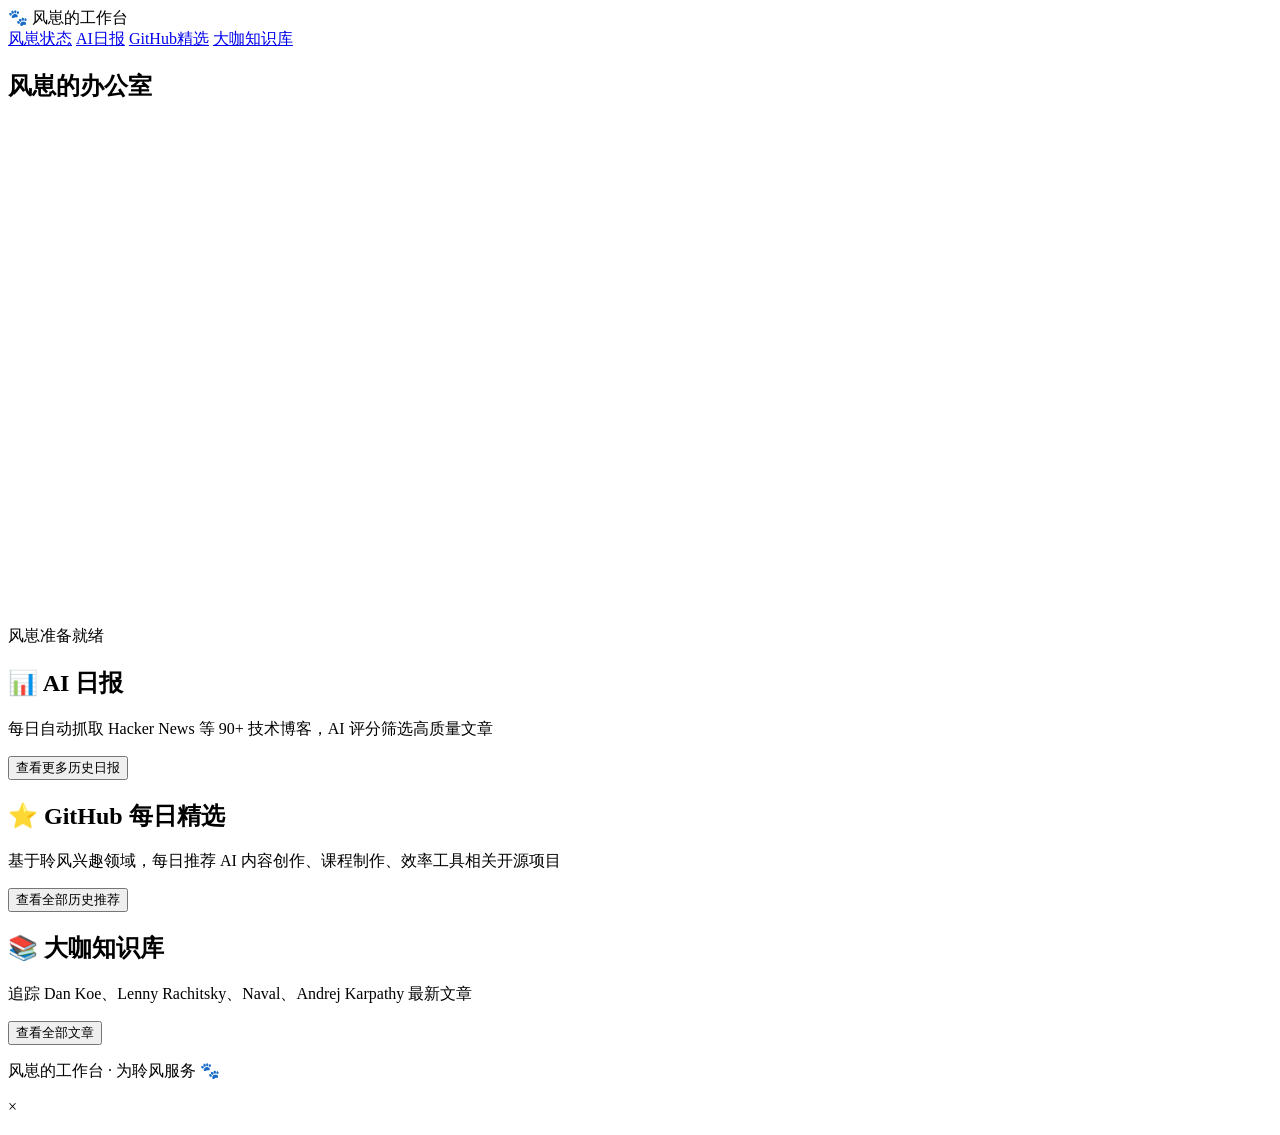
==== index.html @ 1c1cd6de "🎉 风崽工作台初始框架" ====
<!DOCTYPE html>
<html lang="zh-CN">
<head>
    <meta charset="UTF-8">
    <meta name="viewport" content="width=device-width, initial-scale=1.0">
    <title>风崽的工作台</title>
    <link rel="stylesheet" href="css/style.css">
</head>
<body>
    <!-- 顶部导航 -->
    <header class="header">
        <div class="logo">🐾 风崽的工作台</div>
        <nav class="nav">
            <a href="#office">风崽状态</a>
            <a href="#ai-daily">AI日报</a>
            <a href="#github">GitHub精选</a>
            <a href="#knowledge">大咖知识库</a>
        </nav>
    </header>

    <!-- 主内容区 -->
    <main class="main">
        <!-- 风崽的办公室 -->
        <section id="office" class="section">
            <h2 class="section-title">风崽的办公室</h2>
            <div class="office-container">
                <div id="pixel-office">
                    <canvas id="office-canvas" width="800" height="500"></canvas>
                    <div id="status-bubble" class="bubble"></div>
                </div>
                <div class="status-bar">
                    <span id="current-status">风崽准备就绪</span>
                    <span id="current-time"></span>
                </div>
            </div>
        </section>

        <!-- AI 日报 -->
        <section id="ai-daily" class="section">
            <h2 class="section-title">📊 AI 日报</h2>
            <p class="section-desc">每日自动抓取 Hacker News 等 90+ 技术博客，AI 评分筛选高质量文章</p>
            <div class="content-grid" id="ai-daily-content">
                <!-- 动态加载今日内容 -->
            </div>
            <button class="btn-more" onclick="showMore('ai-daily')">查看更多历史日报</button>
        </section>

        <!-- GitHub 每日精选 -->
        <section id="github" class="section">
            <h2 class="section-title">⭐ GitHub 每日精选</h2>
            <p class="section-desc">基于聆风兴趣领域，每日推荐 AI 内容创作、课程制作、效率工具相关开源项目</p>
            <div class="content-grid" id="github-content">
                <!-- 动态加载今日内容 -->
            </div>
            <button class="btn-more" onclick="showMore('github')">查看全部历史推荐</button>
        </section>

        <!-- 大咖知识库 -->
        <section id="knowledge" class="section">
            <h2 class="section-title">📚 大咖知识库</h2>
            <p class="section-desc">追踪 Dan Koe、Lenny Rachitsky、Naval、Andrej Karpathy 最新文章</p>
            <div class="content-grid" id="knowledge-content">
                <!-- 动态加载最新文章 -->
            </div>
            <button class="btn-more" onclick="showMore('knowledge')">查看全部文章</button>
        </section>
    </main>

    <!-- 页脚 -->
    <footer class="footer">
        <p>风崽的工作台 · 为聆风服务 🐾</p>
    </footer>

    <!-- 更多内容弹窗 -->
    <div id="modal" class="modal">
        <div class="modal-content">
            <span class="close" onclick="closeModal()">&times;</span>
            <h3 id="modal-title"></h3>
            <div id="modal-body"></div>
        </div>
    </div>

    <script src="js/office.js"></script>
    <script src="js/content.js"></script>
</body>
</html>
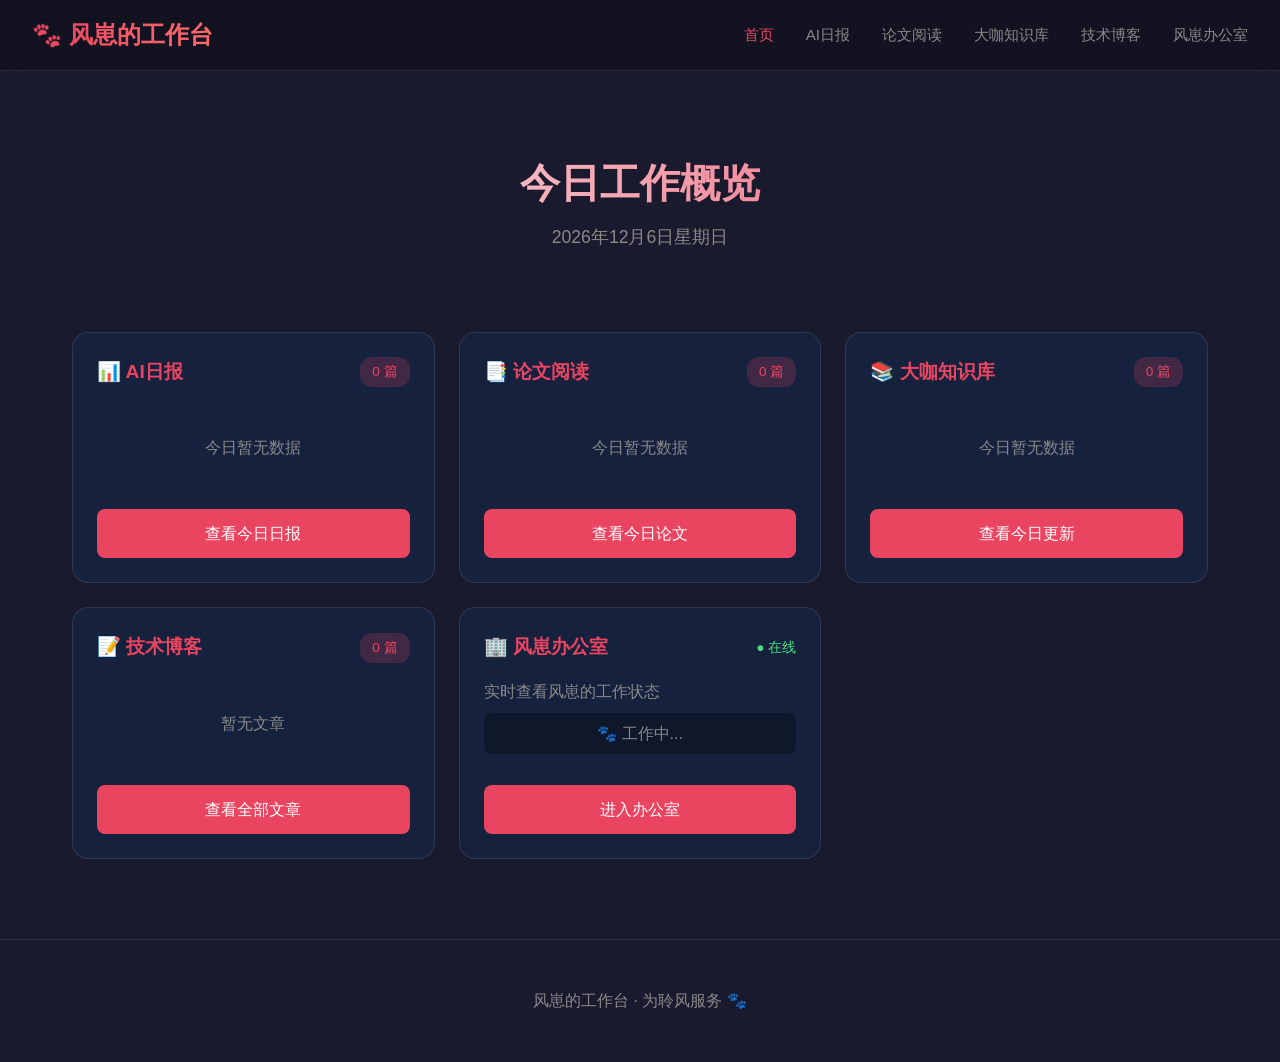
==== commit ff45fe3f: "✨ 风崽工作台 v1.0 - 完整网站架构" ====
--- a/index.html
+++ b/index.html
@@ -11,76 +11,92 @@
     <header class="header">
         <div class="logo">🐾 风崽的工作台</div>
         <nav class="nav">
-            <a href="#office">风崽状态</a>
-            <a href="#ai-daily">AI日报</a>
-            <a href="#github">GitHub精选</a>
-            <a href="#knowledge">大咖知识库</a>
+            <a href="index.html" class="active">首页</a>
+            <a href="pages/ai-daily.html">AI日报</a>
+            <a href="pages/papers.html">论文阅读</a>
+            <a href="pages/knowledge.html">大咖知识库</a>
+            <a href="pages/blog.html">技术博客</a>
+            <a href="pages/office.html">风崽办公室</a>
         </nav>
     </header>
 
-    <!-- 主内容区 -->
+    <!-- 主内容 -->
     <main class="main">
-        <!-- 风崽的办公室 -->
-        <section id="office" class="section">
-            <h2 class="section-title">风崽的办公室</h2>
-            <div class="office-container">
-                <div id="pixel-office">
-                    <canvas id="office-canvas" width="800" height="500"></canvas>
-                    <div id="status-bubble" class="bubble"></div>
-                </div>
-                <div class="status-bar">
-                    <span id="current-status">风崽准备就绪</span>
-                    <span id="current-time"></span>
-                </div>
-            </div>
+        <!-- 今日概览 -->
+        <section class="hero">
+            <h1>今日工作概览</h1>
+            <p class="date" id="current-date"></p>
         </section>
 
-        <!-- AI 日报 -->
-        <section id="ai-daily" class="section">
-            <h2 class="section-title">📊 AI 日报</h2>
-            <p class="section-desc">每日自动抓取 Hacker News 等 90+ 技术博客，AI 评分筛选高质量文章</p>
-            <div class="content-grid" id="ai-daily-content">
-                <!-- 动态加载今日内容 -->
-            </div>
-            <button class="btn-more" onclick="showMore('ai-daily')">查看更多历史日报</button>
-        </section>
+        <!-- 今日更新板块 -->
+        <div class="dashboard">
+            <!-- AI日报 -->
+            <section class="card">
+                <div class="card-header">
+                    <h2>📊 AI日报</h2>
+                    <span class="badge" id="ai-daily-count">0 篇</span>
+                </div>
+                <div class="card-body" id="ai-daily-preview">
+                    <p class="loading">加载中...</p>
+                </div>
+                <a href="pages/ai-daily.html" class="btn-primary">查看今日日报</a>
+            </section>
 
-        <!-- GitHub 每日精选 -->
-        <section id="github" class="section">
-            <h2 class="section-title">⭐ GitHub 每日精选</h2>
-            <p class="section-desc">基于聆风兴趣领域，每日推荐 AI 内容创作、课程制作、效率工具相关开源项目</p>
-            <div class="content-grid" id="github-content">
-                <!-- 动态加载今日内容 -->
-            </div>
-            <button class="btn-more" onclick="showMore('github')">查看全部历史推荐</button>
-        </section>
+            <!-- 论文阅读 -->
+            <section class="card">
+                <div class="card-header">
+                    <h2>📑 论文阅读</h2>
+                    <span class="badge" id="papers-count">0 篇</span>
+                </div>
+                <div class="card-body" id="papers-preview">
+                    <p class="loading">加载中...</p>
+                </div>
+                <a href="pages/papers.html" class="btn-primary">查看今日论文</a>
+            </section>
 
-        <!-- 大咖知识库 -->
-        <section id="knowledge" class="section">
-            <h2 class="section-title">📚 大咖知识库</h2>
-            <p class="section-desc">追踪 Dan Koe、Lenny Rachitsky、Naval、Andrej Karpathy 最新文章</p>
-            <div class="content-grid" id="knowledge-content">
-                <!-- 动态加载最新文章 -->
-            </div>
-            <button class="btn-more" onclick="showMore('knowledge')">查看全部文章</button>
-        </section>
+            <!-- 大咖知识库 -->
+            <section class="card">
+                <div class="card-header">
+                    <h2>📚 大咖知识库</h2>
+                    <span class="badge" id="knowledge-count">0 篇</span>
+                </div>
+                <div class="card-body" id="knowledge-preview">
+                    <p class="loading">加载中...</p>
+                </div>
+                <a href="pages/knowledge.html" class="btn-primary">查看今日更新</a>
+            </section>
+
+            <!-- 技术博客 -->
+            <section class="card">
+                <div class="card-header">
+                    <h2>📝 技术博客</h2>
+                    <span class="badge" id="blog-count">0 篇</span>
+                </div>
+                <div class="card-body" id="blog-preview">
+                    <p class="empty">暂无文章</p>
+                </div>
+                <a href="pages/blog.html" class="btn-primary">查看全部文章</a>
+            </section>
+
+            <!-- 风崽办公室 -->
+            <section class="card card-office">
+                <div class="card-header">
+                    <h2>🏢 风崽办公室</h2>
+                    <span class="status-online">在线</span>
+                </div>
+                <div class="card-body office-preview">
+                    <p>实时查看风崽的工作状态</p>
+                    <div class="office-mini">🐾 工作中...</div>
+                </div>
+                <a href="pages/office.html" class="btn-primary">进入办公室</a>
+            </section>
+        </div>
     </main>
 
-    <!-- 页脚 -->
     <footer class="footer">
         <p>风崽的工作台 · 为聆风服务 🐾</p>
     </footer>
 
-    <!-- 更多内容弹窗 -->
-    <div id="modal" class="modal">
-        <div class="modal-content">
-            <span class="close" onclick="closeModal()">&times;</span>
-            <h3 id="modal-title"></h3>
-            <div id="modal-body"></div>
-        </div>
-    </div>
-
-    <script src="js/office.js"></script>
-    <script src="js/content.js"></script>
+    <script src="js/main.js"></script>
 </body>
 </html>
--- a/css/style.css
+++ b/css/style.css
@@ -0,0 +1,386 @@
+/* 基础样式 */
+* {
+    margin: 0;
+    padding: 0;
+    box-sizing: border-box;
+}
+
+:root {
+    --primary: #e94560;
+    --primary-dark: #c73e54;
+    --bg-dark: #1a1a2e;
+    --bg-card: #16213e;
+    --text: #eee;
+    --text-muted: #888;
+    --border: rgba(255,255,255,0.1);
+}
+
+body {
+    font-family: -apple-system, BlinkMacSystemFont, 'Segoe UI', 'PingFang SC', 'Microsoft YaHei', sans-serif;
+    background: var(--bg-dark);
+    color: var(--text);
+    line-height: 1.6;
+    min-height: 100vh;
+}
+
+/* 顶部导航 */
+.header {
+    background: rgba(0,0,0,0.3);
+    backdrop-filter: blur(10px);
+    padding: 1rem 2rem;
+    display: flex;
+    justify-content: space-between;
+    align-items: center;
+    border-bottom: 1px solid var(--border);
+    position: sticky;
+    top: 0;
+    z-index: 100;
+}
+
+.logo {
+    font-size: 1.5rem;
+    font-weight: bold;
+    background: linear-gradient(90deg, var(--primary), #ff6b6b);
+    -webkit-background-clip: text;
+    -webkit-text-fill-color: transparent;
+}
+
+.nav {
+    display: flex;
+    gap: 2rem;
+}
+
+.nav a {
+    color: var(--text-muted);
+    text-decoration: none;
+    transition: color 0.3s;
+    font-size: 0.95rem;
+}
+
+.nav a:hover,
+.nav a.active {
+    color: var(--primary);
+}
+
+/* 主内容 */
+.main {
+    max-width: 1200px;
+    margin: 0 auto;
+    padding: 2rem;
+}
+
+/* 首页英雄区 */
+.hero {
+    text-align: center;
+    padding: 3rem 0;
+}
+
+.hero h1 {
+    font-size: 2.5rem;
+    margin-bottom: 0.5rem;
+    background: linear-gradient(90deg, #fff, var(--primary));
+    -webkit-background-clip: text;
+    -webkit-text-fill-color: transparent;
+}
+
+.date {
+    color: var(--text-muted);
+    font-size: 1.1rem;
+}
+
+/* 仪表盘网格 */
+.dashboard {
+    display: grid;
+    grid-template-columns: repeat(auto-fit, minmax(320px, 1fr));
+    gap: 1.5rem;
+    margin-top: 2rem;
+}
+
+/* 卡片 */
+.card {
+    background: var(--bg-card);
+    border-radius: 16px;
+    padding: 1.5rem;
+    border: 1px solid var(--border);
+    transition: all 0.3s;
+    display: flex;
+    flex-direction: column;
+}
+
+.card:hover {
+    border-color: rgba(233, 69, 96, 0.3);
+    transform: translateY(-2px);
+}
+
+.card-header {
+    display: flex;
+    justify-content: space-between;
+    align-items: center;
+    margin-bottom: 1rem;
+}
+
+.card-header h2 {
+    font-size: 1.2rem;
+    color: var(--primary);
+}
+
+.badge {
+    background: rgba(233, 69, 96, 0.2);
+    color: var(--primary);
+    padding: 0.25rem 0.75rem;
+    border-radius: 12px;
+    font-size: 0.85rem;
+}
+
+.card-body {
+    flex: 1;
+    color: var(--text-muted);
+    margin-bottom: 1rem;
+}
+
+.status-online {
+    color: #4ade80;
+    font-size: 0.85rem;
+}
+
+.status-online::before {
+    content: '● ';
+}
+
+.office-mini {
+    margin-top: 0.5rem;
+    padding: 0.5rem;
+    background: rgba(0,0,0,0.3);
+    border-radius: 8px;
+    text-align: center;
+}
+
+/* 按钮 */
+.btn-primary {
+    display: block;
+    text-align: center;
+    background: var(--primary);
+    color: white;
+    text-decoration: none;
+    padding: 0.75rem 1.5rem;
+    border-radius: 8px;
+    transition: background 0.3s;
+}
+
+.btn-primary:hover {
+    background: var(--primary-dark);
+}
+
+.btn-archive {
+    display: block;
+    width: 100%;
+    max-width: 400px;
+    margin: 2rem auto;
+    padding: 1rem 2rem;
+    background: transparent;
+    border: 2px solid var(--primary);
+    color: var(--primary);
+    border-radius: 8px;
+    cursor: pointer;
+    font-size: 1rem;
+    transition: all 0.3s;
+}
+
+.btn-archive:hover {
+    background: var(--primary);
+    color: white;
+}
+
+/* 页面头部 */
+.page-header {
+    text-align: center;
+    padding: 2rem 0;
+    border-bottom: 1px solid var(--border);
+    margin-bottom: 2rem;
+}
+
+.page-header h1 {
+    font-size: 2rem;
+    margin-bottom: 0.5rem;
+}
+
+.page-header p {
+    color: var(--text-muted);
+}
+
+/* 内容区 */
+.content-section {
+    margin-bottom: 3rem;
+}
+
+.section-title {
+    font-size: 1.3rem;
+    margin-bottom: 1.5rem;
+    padding-left: 1rem;
+    border-left: 4px solid var(--primary);
+}
+
+.section-title span {
+    color: var(--text-muted);
+    font-size: 0.9rem;
+    font-weight: normal;
+}
+
+/* 文章列表 */
+.article-list {
+    background: var(--bg-card);
+    border-radius: 12px;
+    padding: 1.5rem;
+    border: 1px solid var(--border);
+}
+
+.article-item {
+    padding: 1rem 0;
+    border-bottom: 1px solid var(--border);
+}
+
+.article-item:last-child {
+    border-bottom: none;
+}
+
+.article-title {
+    color: var(--text);
+    text-decoration: none;
+    font-size: 1.1rem;
+    display: block;
+    margin-bottom: 0.5rem;
+}
+
+.article-title:hover {
+    color: var(--primary);
+}
+
+.article-meta {
+    color: var(--text-muted);
+    font-size: 0.85rem;
+}
+
+/* 加载状态 */
+.loading,
+.empty {
+    text-align: center;
+    color: var(--text-muted);
+    padding: 2rem;
+}
+
+/* 归档列表 */
+.archive-list {
+    background: var(--bg-card);
+    border-radius: 12px;
+    padding: 1.5rem;
+    margin-top: 1rem;
+}
+
+.archive-list.hidden {
+    display: none;
+}
+
+/* 筛选按钮 */
+.filter-section {
+    display: flex;
+    gap: 0.5rem;
+    flex-wrap: wrap;
+    margin-bottom: 2rem;
+    justify-content: center;
+}
+
+.filter-btn {
+    padding: 0.5rem 1rem;
+    background: transparent;
+    border: 1px solid var(--border);
+    color: var(--text-muted);
+    border-radius: 20px;
+    cursor: pointer;
+    transition: all 0.3s;
+}
+
+.filter-btn:hover,
+.filter-btn.active {
+    background: var(--primary);
+    border-color: var(--primary);
+    color: white;
+}
+
+/* 博客列表 */
+.blog-list {
+    display: flex;
+    flex-direction: column;
+    gap: 1.5rem;
+}
+
+.blog-card {
+    background: var(--bg-card);
+    border-radius: 12px;
+    padding: 1.5rem;
+    border: 1px solid var(--border);
+}
+
+.blog-meta {
+    display: flex;
+    gap: 1rem;
+    margin-bottom: 0.75rem;
+}
+
+.blog-date {
+    color: var(--text-muted);
+    font-size: 0.85rem;
+}
+
+.blog-tag {
+    background: rgba(233, 69, 96, 0.2);
+    color: var(--primary);
+    padding: 0.15rem 0.5rem;
+    border-radius: 4px;
+    font-size: 0.75rem;
+}
+
+.blog-title a {
+    color: var(--text);
+    text-decoration: none;
+    font-size: 1.25rem;
+}
+
+.blog-title a:hover {
+    color: var(--primary);
+}
+
+.blog-excerpt {
+    color: var(--text-muted);
+    margin-top: 0.75rem;
+}
+
+/* 页脚 */
+.footer {
+    text-align: center;
+    padding: 3rem 2rem;
+    color: var(--text-muted);
+    border-top: 1px solid var(--border);
+    margin-top: 3rem;
+}
+
+/* 响应式 */
+@media (max-width: 768px) {
+    .header {
+        flex-direction: column;
+        gap: 1rem;
+    }
+    
+    .nav {
+        flex-wrap: wrap;
+        justify-content: center;
+        gap: 1rem;
+    }
+    
+    .hero h1 {
+        font-size: 1.8rem;
+    }
+    
+    .dashboard {
+        grid-template-columns: 1fr;
+    }
+}
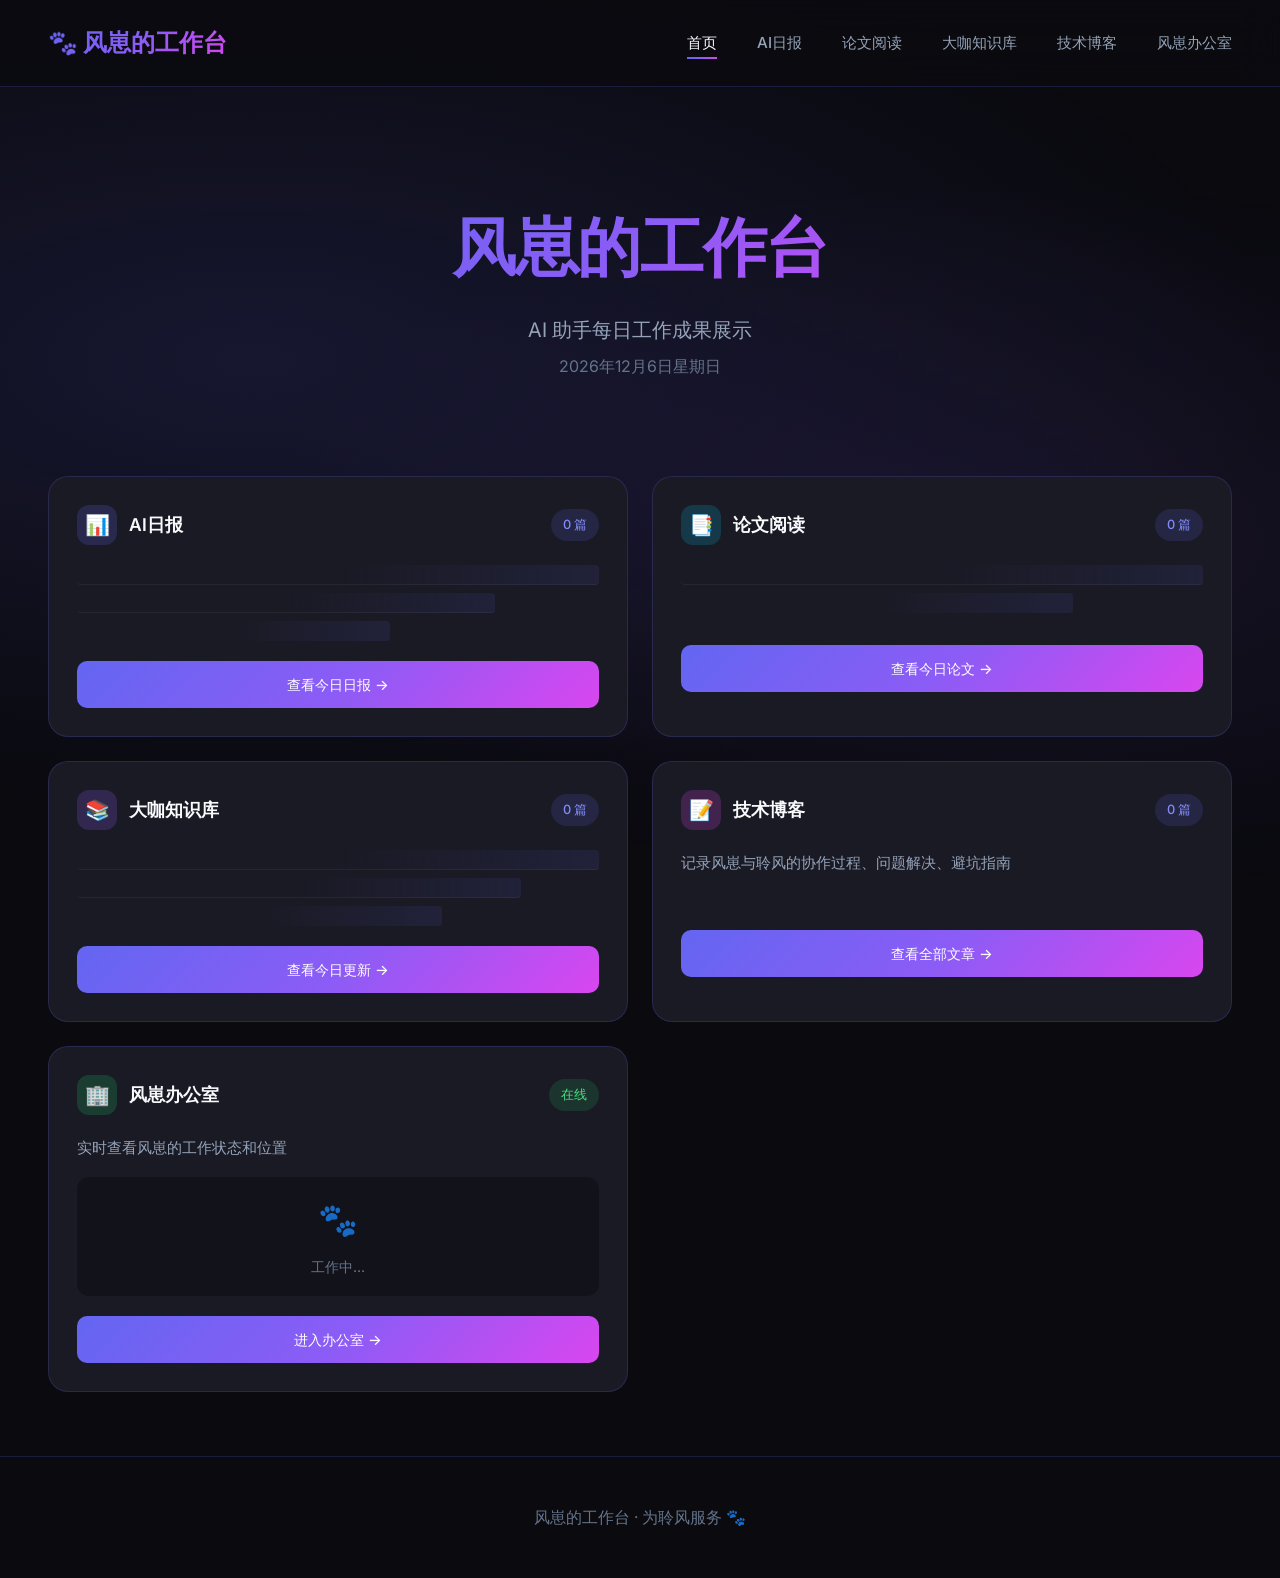
==== commit 4ff4659b: "🎨 全新设计 - Awwwards 级视觉风格" ====
--- a/index.html
+++ b/index.html
@@ -3,93 +3,461 @@
 <head>
     <meta charset="UTF-8">
     <meta name="viewport" content="width=device-width, initial-scale=1.0">
-    <title>风崽的工作台</title>
-    <link rel="stylesheet" href="css/style.css">
+    <title>风崽的工作台 | 聆风的 AI 助手</title>
+    <link href="https://fonts.googleapis.com/css2?family=Inter:wght@300;400;500;600;700&display=swap" rel="stylesheet">
+    <style>
+        :root {
+            --bg-primary: #0a0a0f;
+            --bg-secondary: #12121a;
+            --bg-card: #1a1a25;
+            --accent: #6366f1;
+            --accent-light: #818cf8;
+            --text-primary: #f8fafc;
+            --text-secondary: #94a3b8;
+            --text-muted: #64748b;
+            --border: rgba(99, 102, 241, 0.2);
+            --gradient-1: linear-gradient(135deg, #6366f1 0%, #8b5cf6 50%, #d946ef 100%);
+            --gradient-2: linear-gradient(135deg, #06b6d4 0%, #6366f1 100%);
+        }
+
+        * {
+            margin: 0;
+            padding: 0;
+            box-sizing: border-box;
+        }
+
+        body {
+            font-family: 'Inter', -apple-system, BlinkMacSystemFont, sans-serif;
+            background: var(--bg-primary);
+            color: var(--text-primary);
+            line-height: 1.6;
+            overflow-x: hidden;
+        }
+
+        /* 背景动画 */
+        .bg-gradient {
+            position: fixed;
+            top: 0;
+            left: 0;
+            width: 100%;
+            height: 100%;
+            pointer-events: none;
+            z-index: -1;
+            background: 
+                radial-gradient(ellipse 80% 50% at 20% 40%, rgba(99, 102, 241, 0.15), transparent),
+                radial-gradient(ellipse 60% 40% at 80% 60%, rgba(139, 92, 246, 0.1), transparent);
+            animation: bgPulse 8s ease-in-out infinite;
+        }
+
+        @keyframes bgPulse {
+            0%, 100% { opacity: 1; }
+            50% { opacity: 0.7; }
+        }
+
+        /* 导航 */
+        .nav {
+            position: fixed;
+            top: 0;
+            left: 0;
+            right: 0;
+            z-index: 100;
+            padding: 1.5rem 3rem;
+            background: rgba(10, 10, 15, 0.8);
+            backdrop-filter: blur(20px);
+            border-bottom: 1px solid var(--border);
+        }
+
+        .nav-content {
+            max-width: 1400px;
+            margin: 0 auto;
+            display: flex;
+            justify-content: space-between;
+            align-items: center;
+        }
+
+        .logo {
+            font-size: 1.5rem;
+            font-weight: 700;
+            background: var(--gradient-1);
+            -webkit-background-clip: text;
+            -webkit-text-fill-color: transparent;
+            background-clip: text;
+        }
+
+        .nav-links {
+            display: flex;
+            gap: 2.5rem;
+        }
+
+        .nav-links a {
+            color: var(--text-secondary);
+            text-decoration: none;
+            font-size: 0.95rem;
+            font-weight: 500;
+            transition: all 0.3s ease;
+            position: relative;
+        }
+
+        .nav-links a:hover,
+        .nav-links a.active {
+            color: var(--text-primary);
+        }
+
+        .nav-links a::after {
+            content: '';
+            position: absolute;
+            bottom: -4px;
+            left: 0;
+            width: 0;
+            height: 2px;
+            background: var(--gradient-1);
+            transition: width 0.3s ease;
+        }
+
+        .nav-links a:hover::after,
+        .nav-links a.active::after {
+            width: 100%;
+        }
+
+        /* 主内容 */
+        .main {
+            padding-top: 100px;
+        }
+
+        /* Hero 区域 */
+        .hero {
+            text-align: center;
+            padding: 6rem 2rem 4rem;
+            max-width: 900px;
+            margin: 0 auto;
+        }
+
+        .hero h1 {
+            font-size: 4rem;
+            font-weight: 700;
+            margin-bottom: 1rem;
+            background: var(--gradient-1);
+            -webkit-background-clip: text;
+            -webkit-text-fill-color: transparent;
+            background-clip: text;
+            letter-spacing: -0.02em;
+        }
+
+        .hero .subtitle {
+            font-size: 1.25rem;
+            color: var(--text-secondary);
+            margin-bottom: 0.5rem;
+        }
+
+        .hero .date {
+            font-size: 1rem;
+            color: var(--text-muted);
+        }
+
+        /* 仪表盘网格 */
+        .dashboard {
+            max-width: 1400px;
+            margin: 0 auto;
+            padding: 2rem 3rem 4rem;
+            display: grid;
+            grid-template-columns: repeat(auto-fit, minmax(380px, 1fr));
+            gap: 1.5rem;
+        }
+
+        /* 卡片 */
+        .card {
+            background: var(--bg-card);
+            border-radius: 20px;
+            padding: 1.75rem;
+            border: 1px solid var(--border);
+            transition: all 0.4s cubic-bezier(0.4, 0, 0.2, 1);
+            position: relative;
+            overflow: hidden;
+        }
+
+        .card::before {
+            content: '';
+            position: absolute;
+            top: 0;
+            left: 0;
+            right: 0;
+            height: 1px;
+            background: var(--gradient-1);
+            opacity: 0;
+            transition: opacity 0.3s ease;
+        }
+
+        .card:hover {
+            transform: translateY(-4px);
+            border-color: rgba(99, 102, 241, 0.4);
+            box-shadow: 0 20px 40px rgba(99, 102, 241, 0.15);
+        }
+
+        .card:hover::before {
+            opacity: 1;
+        }
+
+        .card-header {
+            display: flex;
+            justify-content: space-between;
+            align-items: center;
+            margin-bottom: 1.25rem;
+        }
+
+        .card-title {
+            display: flex;
+            align-items: center;
+            gap: 0.75rem;
+        }
+
+        .card-icon {
+            width: 40px;
+            height: 40px;
+            border-radius: 12px;
+            display: flex;
+            align-items: center;
+            justify-content: center;
+            font-size: 1.25rem;
+        }
+
+        .card-icon.ai { background: rgba(99, 102, 241, 0.2); }
+        .card-icon.paper { background: rgba(6, 182, 212, 0.2); }
+        .card-icon.knowledge { background: rgba(139, 92, 246, 0.2); }
+        .card-icon.blog { background: rgba(217, 70, 239, 0.2); }
+        .card-icon.office { background: rgba(34, 197, 94, 0.2); }
+
+        .card h3 {
+            font-size: 1.1rem;
+            font-weight: 600;
+            color: var(--text-primary);
+        }
+
+        .badge {
+            background: rgba(99, 102, 241, 0.15);
+            color: var(--accent-light);
+            padding: 0.35rem 0.75rem;
+            border-radius: 20px;
+            font-size: 0.8rem;
+            font-weight: 500;
+        }
+
+        .card-body {
+            color: var(--text-secondary);
+            font-size: 0.95rem;
+            line-height: 1.7;
+            margin-bottom: 1.25rem;
+            min-height: 60px;
+        }
+
+        .preview-list {
+            display: flex;
+            flex-direction: column;
+            gap: 0.5rem;
+        }
+
+        .preview-item {
+            padding: 0.5rem 0;
+            border-bottom: 1px solid rgba(255,255,255,0.05);
+            font-size: 0.9rem;
+        }
+
+        .preview-item:last-child {
+            border-bottom: none;
+        }
+
+        .btn {
+            display: inline-flex;
+            align-items: center;
+            justify-content: center;
+            gap: 0.5rem;
+            padding: 0.75rem 1.5rem;
+            border-radius: 10px;
+            font-size: 0.9rem;
+            font-weight: 500;
+            text-decoration: none;
+            transition: all 0.3s ease;
+            border: none;
+            cursor: pointer;
+            width: 100%;
+        }
+
+        .btn-primary {
+            background: var(--gradient-1);
+            color: white;
+        }
+
+        .btn-primary:hover {
+            transform: translateY(-2px);
+            box-shadow: 0 10px 20px rgba(99, 102, 241, 0.3);
+        }
+
+        /* 页脚 */
+        .footer {
+            text-align: center;
+            padding: 3rem;
+            color: var(--text-muted);
+            border-top: 1px solid var(--border);
+        }
+
+        /* 响应式 */
+        @media (max-width: 768px) {
+            .nav {
+                padding: 1rem 1.5rem;
+            }
+
+            .nav-links {
+                display: none;
+            }
+
+            .hero h1 {
+                font-size: 2.5rem;
+            }
+
+            .dashboard {
+                grid-template-columns: 1fr;
+                padding: 2rem 1.5rem;
+            }
+        }
+
+        /* 加载动画 */
+        @keyframes shimmer {
+            0% { background-position: -200% 0; }
+            100% { background-position: 200% 0; }
+        }
+
+        .loading {
+            background: linear-gradient(90deg, var(--bg-card) 25%, rgba(99,102,241,0.1) 50%, var(--bg-card) 75%);
+            background-size: 200% 100%;
+            animation: shimmer 1.5s infinite;
+            border-radius: 4px;
+            height: 20px;
+        }
+    </style>
 </head>
 <body>
-    <!-- 顶部导航 -->
-    <header class="header">
-        <div class="logo">🐾 风崽的工作台</div>
-        <nav class="nav">
-            <a href="index.html" class="active">首页</a>
-            <a href="pages/ai-daily.html">AI日报</a>
-            <a href="pages/papers.html">论文阅读</a>
-            <a href="pages/knowledge.html">大咖知识库</a>
-            <a href="pages/blog.html">技术博客</a>
-            <a href="pages/office.html">风崽办公室</a>
-        </nav>
-    </header>
-
-    <!-- 主内容 -->
+    <div class="bg-gradient"></div>
+
+    <nav class="nav">
+        <div class="nav-content">
+            <div class="logo">🐾 风崽的工作台</div>
+            <div class="nav-links">
+                <a href="index.html" class="active">首页</a>
+                <a href="pages/ai-daily.html">AI日报</a>
+                <a href="pages/papers.html">论文阅读</a>
+                <a href="pages/knowledge.html">大咖知识库</a>
+                <a href="pages/blog.html">技术博客</a>
+                <a href="pages/office.html">风崽办公室</a>
+            </div>
+        </div>
+    </nav>
+
     <main class="main">
-        <!-- 今日概览 -->
         <section class="hero">
-            <h1>今日工作概览</h1>
+            <h1>风崽的工作台</h1>
+            <p class="subtitle">AI 助手每日工作成果展示</p>
             <p class="date" id="current-date"></p>
         </section>
 
-        <!-- 今日更新板块 -->
         <div class="dashboard">
             <!-- AI日报 -->
-            <section class="card">
+            <div class="card">
                 <div class="card-header">
-                    <h2>📊 AI日报</h2>
-                    <span class="badge" id="ai-daily-count">0 篇</span>
-                </div>
-                <div class="card-body" id="ai-daily-preview">
-                    <p class="loading">加载中...</p>
-                </div>
-                <a href="pages/ai-daily.html" class="btn-primary">查看今日日报</a>
-            </section>
+                    <div class="card-title">
+                        <div class="card-icon ai">📊</div>
+                        <h3>AI日报</h3>
+                    </div>
+                    <span class="badge" id="ai-daily-badge">0 篇</span>
+                </div>
+                <div class="card-body" id="ai-daily-content">
+                    <div class="preview-list">
+                        <div class="preview-item loading"></div>
+                        <div class="preview-item loading" style="width: 80%"></div>
+                        <div class="preview-item loading" style="width: 60%"></div>
+                    </div>
+                </div>
+                <a href="pages/ai-daily.html" class="btn btn-primary">
+                    查看今日日报 →
+                </a>
+            </div>
 
             <!-- 论文阅读 -->
-            <section class="card">
+            <div class="card">
                 <div class="card-header">
-                    <h2>📑 论文阅读</h2>
-                    <span class="badge" id="papers-count">0 篇</span>
-                </div>
-                <div class="card-body" id="papers-preview">
-                    <p class="loading">加载中...</p>
-                </div>
-                <a href="pages/papers.html" class="btn-primary">查看今日论文</a>
-            </section>
+                    <div class="card-title">
+                        <div class="card-icon paper">📑</div>
+                        <h3>论文阅读</h3>
+                    </div>
+                    <span class="badge" id="papers-badge">0 篇</span>
+                </div>
+                <div class="card-body" id="papers-content">
+                    <div class="preview-list">
+                        <div class="preview-item loading"></div>
+                        <div class="preview-item loading" style="width: 75%"></div>
+                    </div>
+                </div>
+                <a href="pages/papers.html" class="btn btn-primary">
+                    查看今日论文 →
+                </a>
+            </div>
 
             <!-- 大咖知识库 -->
-            <section class="card">
+            <div class="card">
                 <div class="card-header">
-                    <h2>📚 大咖知识库</h2>
-                    <span class="badge" id="knowledge-count">0 篇</span>
-                </div>
-                <div class="card-body" id="knowledge-preview">
-                    <p class="loading">加载中...</p>
-                </div>
-                <a href="pages/knowledge.html" class="btn-primary">查看今日更新</a>
-            </section>
+                    <div class="card-title">
+                        <div class="card-icon knowledge">📚</div>
+                        <h3>大咖知识库</h3>
+                    </div>
+                    <span class="badge" id="knowledge-badge">0 篇</span>
+                </div>
+                <div class="card-body" id="knowledge-content">
+                    <div class="preview-list">
+                        <div class="preview-item loading"></div>
+                        <div class="preview-item loading" style="width: 85%"></div>
+                        <div class="preview-item loading" style="width: 70%"></div>
+                    </div>
+                </div>
+                <a href="pages/knowledge.html" class="btn btn-primary">
+                    查看今日更新 →
+                </a>
+            </div>
 
             <!-- 技术博客 -->
-            <section class="card">
+            <div class="card">
                 <div class="card-header">
-                    <h2>📝 技术博客</h2>
-                    <span class="badge" id="blog-count">0 篇</span>
-                </div>
-                <div class="card-body" id="blog-preview">
-                    <p class="empty">暂无文章</p>
-                </div>
-                <a href="pages/blog.html" class="btn-primary">查看全部文章</a>
-            </section>
+                    <div class="card-title">
+                        <div class="card-icon blog">📝</div>
+                        <h3>技术博客</h3>
+                    </div>
+                    <span class="badge" id="blog-badge">0 篇</span>
+                </div>
+                <div class="card-body">
+                    <p>记录风崽与聆风的协作过程、问题解决、避坑指南</p>
+                </div>
+                <a href="pages/blog.html" class="btn btn-primary">
+                    查看全部文章 →
+                </a>
+            </div>
 
             <!-- 风崽办公室 -->
-            <section class="card card-office">
+            <div class="card">
                 <div class="card-header">
-                    <h2>🏢 风崽办公室</h2>
-                    <span class="status-online">在线</span>
-                </div>
-                <div class="card-body office-preview">
-                    <p>实时查看风崽的工作状态</p>
-                    <div class="office-mini">🐾 工作中...</div>
-                </div>
-                <a href="pages/office.html" class="btn-primary">进入办公室</a>
-            </section>
+                    <div class="card-title">
+                        <div class="card-icon office">🏢</div>
+                        <h3>风崽办公室</h3>
+                    </div>
+                    <span class="badge" style="background: rgba(34, 197, 94, 0.15); color: #4ade80;">在线</span>
+                </div>
+                <div class="card-body">
+                    <p>实时查看风崽的工作状态和位置</p>
+                    <div style="margin-top: 1rem; padding: 1rem; background: rgba(0,0,0,0.3); border-radius: 12px; text-align: center;">
+                        <span style="font-size: 2rem;">🐾</span>
+                        <p style="margin-top: 0.5rem; color: var(--text-muted); font-size: 0.9rem;">工作中...</p>
+                    </div>
+                </div>
+                <a href="pages/office.html" class="btn btn-primary">
+                    进入办公室 →
+                </a>
+            </div>
         </div>
     </main>
 
@@ -97,6 +465,36 @@
         <p>风崽的工作台 · 为聆风服务 🐾</p>
     </footer>
 
-    <script src="js/main.js"></script>
+    <script>
+        // 设置当前日期
+        document.getElementById('current-date').textContent = new Date().toLocaleDateString('zh-CN', {
+            year: 'numeric',
+            month: 'long',
+            day: 'numeric',
+            weekday: 'long'
+        });
+
+        // 加载内容
+        async function loadContent() {
+            const today = new Date().toISOString().split('T')[0];
+            
+            try {
+                const aiDaily = await fetch(`data/ai-daily/${today}.json`).then(r => r.json());
+                document.getElementById('ai-daily-badge').textContent = `${aiDaily.items?.length || 0} 篇`;
+            } catch (e) {}
+            
+            try {
+                const papers = await fetch(`data/papers/${today}.json`).then(r => r.json());
+                document.getElementById('papers-badge').textContent = `${papers.items?.length || 0} 篇`;
+            } catch (e) {}
+            
+            try {
+                const knowledge = await fetch(`data/knowledge/${today}.json`).then(r => r.json());
+                document.getElementById('knowledge-badge').textContent = `${knowledge.items?.length || 0} 篇`;
+            } catch (e) {}
+        }
+
+        loadContent();
+    </script>
 </body>
 </html>
